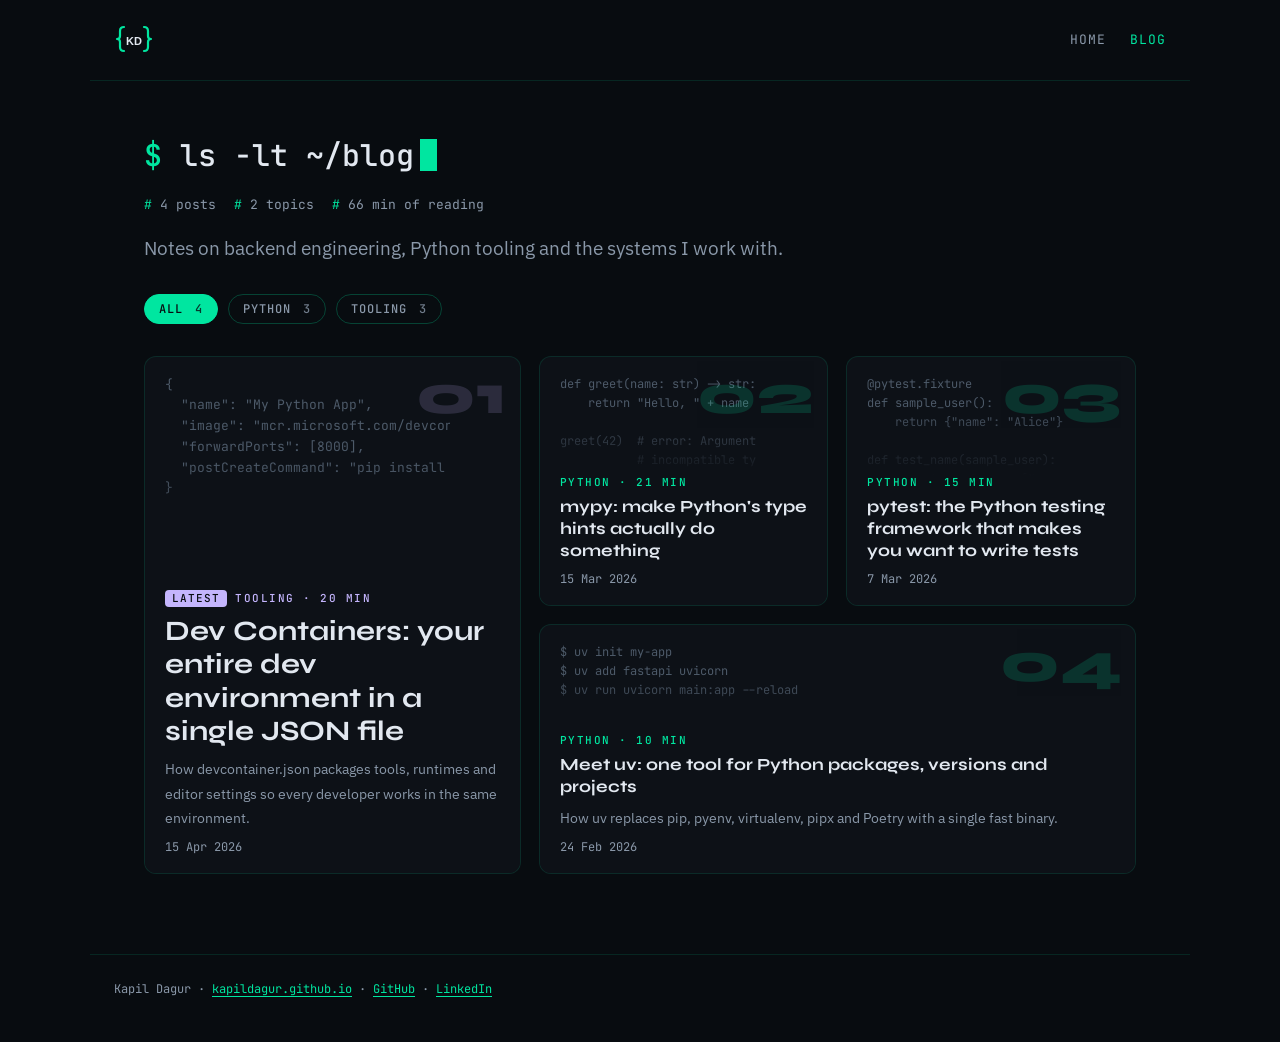
==== blog/index.html @ d7f4beaa "Add blog with four articles and a code-braces logo Blog index with topic filter and bento grid; post" ====
<!doctype html>
<html lang="en" class="no-js">
<head>
<script>document.documentElement.classList.replace("no-js","js");</script>
<meta charset="utf-8">
<meta name="viewport" content="width=device-width, initial-scale=1">
<title>Blog | Kapil Dagur</title>
<meta name="description" content="Writing by Kapil Dagur on backend engineering and Python tooling.">
<meta name="author" content="Kapil Dagur">
<link rel="canonical" href="https://kapildagur.github.io/blog/">
<meta property="og:type" content="website">
<meta property="og:url" content="https://kapildagur.github.io/blog/">
<meta property="og:title" content="Blog | Kapil Dagur">
<meta property="og:description" content="Backend engineering and Python tooling.">
<meta property="og:image" content="https://github.com/kapildagur.png">
<link rel="icon" href="data:image/svg+xml,%3Csvg xmlns='http://www.w3.org/2000/svg' viewBox='0 0 40 40'%3E%3Crect width='40' height='40' rx='8' fill='%23080c10'/%3E%3Cg fill='none' stroke='%2300e6a0' stroke-width='2.6' stroke-linecap='round' stroke-linejoin='round'%3E%3Cpath d='M10 7c-3 0-4 1.5-4 4v5c0 2-1 3-3 3c2 0 3 1 3 3v5c0 2.5 1 4 4 4'/%3E%3Cpath d='M30 7c3 0 4 1.5 4 4v5c0 2 1 3 3 3c-2 0-3 1-3 3v5c0 2.5-1 4-4 4'/%3E%3C/g%3E%3Ctext x='20' y='25' text-anchor='middle' font-family='sans-serif' font-weight='800' font-size='12' fill='%23e2e8f0'%3EKD%3C/text%3E%3C/svg%3E">
<link rel="preconnect" href="https://fonts.googleapis.com">
<link rel="preconnect" href="https://fonts.gstatic.com" crossorigin>
<link href="https://fonts.googleapis.com/css2?family=IBM+Plex+Sans:wght@400;600&family=JetBrains+Mono:wght@400;500&family=Syne:wght@700;800&display=swap" rel="stylesheet">
<link rel="stylesheet" href="blog.css?v=9">
</head>
<body>
<a class="skip-link" href="#main">Skip to content</a>

<nav class="site-nav" aria-label="Site">
  <a class="logo" href="../" aria-label="Kapil Dagur, home"><svg class="logo-mark" viewBox="0 0 40 40" width="40" height="40" aria-hidden="true" focusable="false"><g fill="none" stroke="#00e6a0" stroke-width="2.2" stroke-linecap="round" stroke-linejoin="round"><path d="M9 6c-3 0-4 1.5-4 4v5c0 2-1 3-3 3c2 0 3 1 3 3v5c0 2.5 1 4 4 4" transform="translate(1 1)"/><path d="M31 6c3 0 4 1.5 4 4v5c0 2 1 3 3 3c-2 0-3 1-3 3v5c0 2.5-1 4-4 4" transform="translate(-1 1)"/></g><text x="20" y="24.5" text-anchor="middle" font-family="Arial, Helvetica, sans-serif" font-weight="700" font-size="11" fill="#e2e8f0">KD</text></svg></a>
  <ul>
    <li><a href="../">Home</a></li>
    <li><a href="./" aria-current="page">Blog</a></li>
  </ul>
</nav>

<main id="main" class="index">
  <header class="blog-head">
    <p class="prompt" aria-hidden="true"><span class="prompt-sign">$</span> ls -lt ~/blog<span class="caret"></span></p>
    <h1 class="visually-hidden">Blog</h1>
    <p class="stats"><span>4 posts</span><span>2 topics</span><span>66 min of reading</span></p>
    <p class="lede">Notes on backend engineering, Python tooling and the systems I work with.</p>
  </header>

  <div class="filters" role="group" aria-label="Filter posts by topic">
    <button type="button" class="chip" data-filter="all" aria-pressed="true">All <span class="count">4</span></button>
    <button type="button" class="chip topic-python" data-filter="python" aria-pressed="false">Python <span class="count">3</span></button>
    <button type="button" class="chip topic-tooling" data-filter="tooling" aria-pressed="false">Tooling <span class="count">3</span></button>
  </div>

  <ol class="bento">
    <li class="tile topic-tooling tile-big" data-topics="tooling">
      <a href="dev-containers/">
        <pre class="tile-code" aria-hidden="true">{
  &quot;name&quot;: &quot;My Python App&quot;,
  &quot;image&quot;: &quot;mcr.microsoft.com/devcontainers/python:3.12&quot;,
  &quot;forwardPorts&quot;: [8000],
  &quot;postCreateCommand&quot;: &quot;pip install --user -r requirements.txt&quot;
}</pre>
        <span class="tile-num" aria-hidden="true">01</span>
        <span class="tile-meta"><span class="tile-latest">Latest</span>Tooling · 20 min</span>
        <span class="tile-title">Dev Containers: your entire dev environment in a single JSON file</span>
        <span class="tile-summary">How devcontainer.json packages tools, runtimes and editor settings so every developer works in the same environment.</span>
        <time class="tile-date" datetime="2026-04-15">15 Apr 2026</time>
      </a>
    </li>
    <li class="tile topic-python" data-topics="python tooling">
      <a href="mypy-guide/">
        <pre class="tile-code" aria-hidden="true">def greet(name: str) -&gt; str:
    return &quot;Hello, &quot; + name

greet(42)  # error: Argument 1 has
           # incompatible type &quot;int&quot;</pre>
        <span class="tile-num" aria-hidden="true">02</span>
        <span class="tile-meta">Python · 21 min</span>
        <span class="tile-title">mypy: make Python&#x27;s type hints actually do something</span>
        <span class="tile-summary">Static type checking in Python, from the first annotation to strict mode.</span>
        <time class="tile-date" datetime="2026-03-15">15 Mar 2026</time>
      </a>
    </li>
    <li class="tile topic-python" data-topics="python">
      <a href="pytest-guide/">
        <pre class="tile-code" aria-hidden="true">@pytest.fixture
def sample_user():
    return {&quot;name&quot;: &quot;Alice&quot;}

def test_name(sample_user):
    assert sample_user[&quot;name&quot;] == &quot;Alice&quot;</pre>
        <span class="tile-num" aria-hidden="true">03</span>
        <span class="tile-meta">Python · 15 min</span>
        <span class="tile-title">pytest: the Python testing framework that makes you want to write tests</span>
        <span class="tile-summary">Fixtures, parametrize, mocking and plugins, with what changed in pytest 9.0.</span>
        <time class="tile-date" datetime="2026-03-07">7 Mar 2026</time>
      </a>
    </li>
    <li class="tile topic-python tile-wide" data-topics="python tooling">
      <a href="meet-uv/">
        <pre class="tile-code" aria-hidden="true">$ uv init my-app
$ uv add fastapi uvicorn
$ uv run uvicorn main:app --reload</pre>
        <span class="tile-num" aria-hidden="true">04</span>
        <span class="tile-meta">Python · 10 min</span>
        <span class="tile-title">Meet uv: one tool for Python packages, versions and projects</span>
        <span class="tile-summary">How uv replaces pip, pyenv, virtualenv, pipx and Poetry with a single fast binary.</span>
        <time class="tile-date" datetime="2026-02-24">24 Feb 2026</time>
      </a>
    </li>
  </ol>
  <p class="empty-note" hidden>No posts on this topic yet.</p>
</main>

<footer>
  <p>Kapil Dagur · <a href="../">kapildagur.github.io</a> · <a href="https://github.com/kapildagur">GitHub</a> · <a href="https://linkedin.com/in/kapildagur">LinkedIn</a></p>
</footer>
<script src="assets/blog-index.js" defer></script>
</body>
</html>
---- blog/blog.css ----
/* Styles for blog pages. Same palette and display font as the home page;
   body text uses a proportional font because long articles in a monospace
   face are tiring to read. */

:root {
  --bg: #080c10;
  --bg2: #0d1117;
  --bg3: #111820;
  --border: rgba(0, 230, 160, 0.12);
  --border2: rgba(0, 230, 160, 0.25);
  --green: #00e6a0;
  --green-dim: rgba(0, 230, 160, 0.08);
  --amber: #ffb347;
  --blue: #4fc3f7;
  --text: #e2e8f0;
  --text-muted: #8a98a9;
  --font-body: "IBM Plex Sans", system-ui, -apple-system, "Segoe UI", sans-serif;
  --font-mono: "JetBrains Mono", ui-monospace, monospace;
  --font-display: "Syne", sans-serif;
  color-scheme: dark;
}

* { box-sizing: border-box; }

html { -webkit-text-size-adjust: 100%; }

body {
  margin: 0;
  background: var(--bg);
  color: var(--text);
  font: 17px/1.75 var(--font-body);
}

a { color: var(--green); text-underline-offset: 3px; }
a:hover { text-decoration-thickness: 2px; }
a:focus-visible { outline: 2px solid var(--green); outline-offset: 3px; border-radius: 3px; }

.skip-link {
  position: absolute; left: -999px; top: 0;
  background: var(--green); color: var(--bg); padding: 8px 14px; z-index: 10;
}
.skip-link:focus { left: 0; }

/* Top bar */
.site-nav {
  display: flex; align-items: center; justify-content: space-between;
  max-width: 1100px; margin: 0 auto; padding: 20px 24px;
  border-bottom: 1px solid var(--border);
  font-family: var(--font-mono); font-size: 13px;
}
/* Logo: KD in code braces, the same as the favicon and the home page. */
.site-nav .logo { display: inline-flex; line-height: 0; border-radius: 8px; }

.site-nav ul { display: flex; gap: 24px; margin: 0; padding: 0; list-style: none; }
.site-nav ul a { color: var(--text-muted); text-decoration: none; letter-spacing: 1px; text-transform: uppercase; }
.site-nav ul a:hover, .site-nav ul a[aria-current="page"] { color: var(--green); }

main { max-width: 760px; margin: 0 auto; padding: 48px 24px 80px; }

/* Article */
.post-meta {
  font-family: var(--font-mono); font-size: 13px; color: var(--text-muted);
  margin: 0 0 12px;
}
h1 {
  font-family: var(--font-display); font-weight: 800;
  font-size: clamp(30px, 5vw, 44px); line-height: 1.15; letter-spacing: -0.5px;
  margin: 0 0 16px;
}
.lede { font-size: 19px; color: var(--text-muted); margin: 0 0 40px; }
h2 {
  font-family: var(--font-display); font-weight: 700; font-size: 26px; line-height: 1.25;
  margin: 56px 0 16px; padding-top: 8px; border-top: 1px solid var(--border);
}
h3 { font-family: var(--font-display); font-weight: 700; font-size: 20px; margin: 32px 0 8px; }
p, ul, ol { margin: 0 0 18px; }
li { margin: 6px 0; }
li::marker { color: var(--green); }
strong { color: #fff; font-weight: 600; }

code {
  font-family: var(--font-mono); font-size: 0.86em; font-variant-ligatures: none;
  background: var(--bg3); border: 1px solid var(--border);
  padding: 1px 5px; border-radius: 4px; color: var(--blue);
}
pre {
  background: var(--bg2); border: 1px solid var(--border); border-radius: 8px;
  padding: 16px 18px; overflow-x: auto; margin: 0 0 22px;
  font: 14px/1.6 var(--font-mono);
  /* Show == and -> as typed; ligatures hide the real characters. */
  font-variant-ligatures: none;
}
pre code { background: none; border: 0; padding: 0; color: var(--text); font-size: inherit; }

/* Syntax highlighting (highlight.js), using the site palette. */
.hljs-keyword, .hljs-selector-tag, .hljs-built_in.hljs-keyword, .hljs-meta .hljs-keyword { color: var(--green); }
.hljs-string, .hljs-regexp, .hljs-template-string, .hljs-addition { color: var(--amber); }
.hljs-number, .hljs-literal, .hljs-symbol, .hljs-bullet, .hljs-variable.constant_ { color: var(--blue); }
.hljs-title, .hljs-title.function_, .hljs-title.class_, .hljs-section { color: #c4b5fd; }
.hljs-meta, .hljs-decorator, .hljs-tag { color: #c4b5fd; }
.hljs-attr, .hljs-attribute, .hljs-property, .hljs-params, .hljs-name { color: #7dd3fc; }
.hljs-built_in, .hljs-type, .hljs-variable, .hljs-template-variable { color: #5eead4; }
.hljs-comment, .hljs-quote { color: #6b7a8c; font-style: italic; }
.hljs-deletion { color: #f87171; }
.hljs-emphasis { font-style: italic; }
.hljs-strong { font-weight: 700; }

/* Tables of facts that share a shape */
.table-wrap { overflow-x: auto; margin: 0 0 24px; }
table { width: 100%; border-collapse: collapse; font-size: 15px; }
th, td { text-align: left; vertical-align: top; padding: 10px 12px; border-bottom: 1px solid var(--border); }
th { font-family: var(--font-mono); font-size: 12px; letter-spacing: 1px; text-transform: uppercase; color: var(--amber); font-weight: 500; }

figure { margin: 28px 0 32px; }
figure a { display: block; }
figure img {
  display: block; width: 100%; height: auto;
  background: var(--bg2); border: 1px solid var(--border); border-radius: 8px;
}
figcaption { font-size: 14px; color: var(--text-muted); margin-top: 8px; }

.callout {
  border-left: 3px solid var(--amber); background: var(--bg3);
  padding: 14px 18px; border-radius: 0 8px 8px 0; margin: 0 0 22px;
}
.callout p:last-child { margin-bottom: 0; }

.sources li { font-size: 15px; }


.visually-hidden {
  position: absolute; width: 1px; height: 1px; padding: 0; margin: -1px;
  overflow: hidden; clip: rect(0 0 0 0); white-space: nowrap; border: 0;
}

/* The blog index is wider than an article, so the grid has room. */
main.index { max-width: 1040px; }

/* Topic colours, used by the tiles and chips. */
.topic-fintech { --topic: var(--amber); }
.topic-python  { --topic: var(--green); }
.topic-tooling { --topic: #c4b5fd; }

/* Terminal-style header. */
.blog-head { margin-bottom: 28px; }
.prompt {
  font-family: var(--font-mono); font-size: clamp(22px, 4vw, 30px); font-weight: 500;
  color: var(--text); margin: 0 0 12px;
}
.prompt-sign { color: var(--green); }
.caret {
  display: inline-block; width: 0.55em; height: 1.05em; margin-left: 6px; vertical-align: -0.15em;
  background: var(--green); animation: caret-blink 1.1s steps(1) infinite;
}
@keyframes caret-blink { 50% { opacity: 0; } }
.stats { display: flex; flex-wrap: wrap; gap: 6px 18px; margin: 0 0 16px; font-family: var(--font-mono); font-size: 13px; color: var(--text-muted); }
.stats span::before { content: "# "; color: var(--green); }
.blog-head .lede { margin: 0; }

/* Topic filter chips: shown only when JavaScript can make them work. */
.filters { display: none; flex-wrap: wrap; gap: 10px; margin: 0 0 32px; }
.js .filters { display: flex; }
.chip {
  font: 500 12px/1 var(--font-mono); letter-spacing: 1px; text-transform: uppercase;
  color: var(--text-muted); background: transparent; cursor: pointer;
  border: 1px solid var(--border2); border-radius: 999px; padding: 8px 14px;
  transition: color .15s, border-color .15s, background .15s;
}
.chip .count { color: var(--text-muted); margin-left: 4px; opacity: .8; }
.chip:hover { color: var(--text); border-color: var(--topic, var(--green)); }
.chip[aria-pressed="true"] {
  color: var(--bg); background: var(--topic, var(--green)); border-color: var(--topic, var(--green));
}
.chip[aria-pressed="true"] .count { color: var(--bg); }
.chip:focus-visible { outline: 2px solid var(--green); outline-offset: 3px; }

/* Bento grid of posts: the newest is the big tile, every tile shows a faint
   code sample from its post and lifts in its topic colour on hover. */
.bento {
  list-style: none; margin: 0; padding: 0;
  display: grid; grid-template-columns: 1.3fr 1fr 1fr; grid-auto-rows: 250px; gap: 18px;
}
.tile { margin: 0; min-width: 0; }
.tile-big { grid-row: span 2; }
.tile-wide { grid-column: span 2; }
.bento.is-filtered .tile-big, .bento.is-filtered .tile-wide { grid-row: auto; grid-column: auto; }
.tile a {
  position: relative; display: flex; flex-direction: column; justify-content: flex-end; height: 100%;
  padding: 20px; border: 1px solid var(--border); border-radius: 12px; background: var(--bg2);
  color: var(--text); text-decoration: none; overflow: hidden;
  transition: transform .2s ease, border-color .2s ease, box-shadow .2s ease;
}
.tile a::after {
  content: ""; position: absolute; inset: 0; pointer-events: none;
  z-index: 1; background: linear-gradient(to top, var(--bg2) 52%, transparent 80%);
}
.tile a > .tile-meta, .tile a > .tile-title, .tile a > .tile-summary, .tile a > .tile-date { position: relative; z-index: 2; }
.tile a:hover, .tile a:focus-visible {
  transform: translateY(-4px); border-color: var(--topic, var(--green));
  box-shadow: 0 12px 30px -18px var(--topic, var(--green));
}
.tile a:focus-visible { outline: none; }
.tile .tile-code {
  position: absolute; z-index: 0; top: 18px; left: 20px; right: 70px; max-height: 42%; margin: 0; padding: 0;
  border: 0; background: none; overflow: hidden; white-space: pre;
  font: 12px/1.6 var(--font-mono); color: #4d5a69;
}
.tile a:hover .tile-code { color: #6d7d8f; }
.tile a > .tile-num {
  position: absolute; z-index: 2; top: 10px; right: 14px; font: 800 56px/1 var(--font-display);
  color: var(--topic, var(--green)); opacity: .16; transition: opacity .2s;
}
.tile a:hover .tile-num { opacity: .4; }
.tile-meta {
  font: 500 11px/1 var(--font-mono); letter-spacing: 1.5px; text-transform: uppercase;
  color: var(--topic, var(--green)); margin-bottom: 8px;
}
.tile-latest {
  display: inline-block; margin-right: 8px; padding: 3px 7px; border-radius: 4px;
  background: var(--topic, var(--green)); color: var(--bg); letter-spacing: 1px;
}
.tile-title { font: 700 17px/1.3 var(--font-display); }
.tile-big .tile-title { font-size: 28px; line-height: 1.2; }
.tile-big .tile-code { max-height: 55%; font-size: 13px; }
.tile-summary { display: none; color: var(--text-muted); font-size: 14px; margin-top: 8px; }
.tile-big .tile-summary, .tile-wide .tile-summary { display: block; }
.tile-date { font: 12px/1 var(--font-mono); color: var(--text-muted); margin-top: 10px; }
.empty-note { color: var(--text-muted); font-family: var(--font-mono); font-size: 14px; }

@media (max-width: 800px) {
  .bento { grid-template-columns: repeat(2, minmax(0, 1fr)); }
  .tile-big { grid-column: span 2; grid-row: span 1; }
}
@media (max-width: 560px) {
  .bento { grid-template-columns: minmax(0, 1fr); grid-auto-rows: minmax(190px, auto); }
  .tile-big, .tile-wide { grid-column: auto; }
  .tile-big .tile-title { font-size: 22px; }
  /* Tiles grow with their text here, so the code sits above it, not behind it. */
  .tile .tile-code, .tile-big .tile-code {
    position: static; max-height: 4.8em; max-width: 100%; margin: 0 0 14px; font-size: 11.5px;
  }
  .tile a::after { display: none; }
  .tile a > .tile-num { font-size: 44px; }
}
@media (prefers-reduced-motion: reduce) {
  .caret { animation: none; }
  .tile a, .tile-num, .chip { transition: none; }
  .tile a:hover { transform: none; }
}

.post-topic {
  font-family: var(--font-mono); font-size: 12px; color: var(--amber);
  text-transform: uppercase; letter-spacing: 1px; margin: 0 0 10px;
}

footer {
  /* Same width and left edge as the top bar, so the two frame the page. */
  max-width: 1100px; margin: 0 auto; padding: 24px; border-top: 1px solid var(--border);
  font-family: var(--font-mono); font-size: 12px; color: var(--text-muted);
}

@media (max-width: 640px) {
  body { font-size: 16px; }
  .site-nav ul { gap: 14px; }
  main { padding-top: 32px; }
}
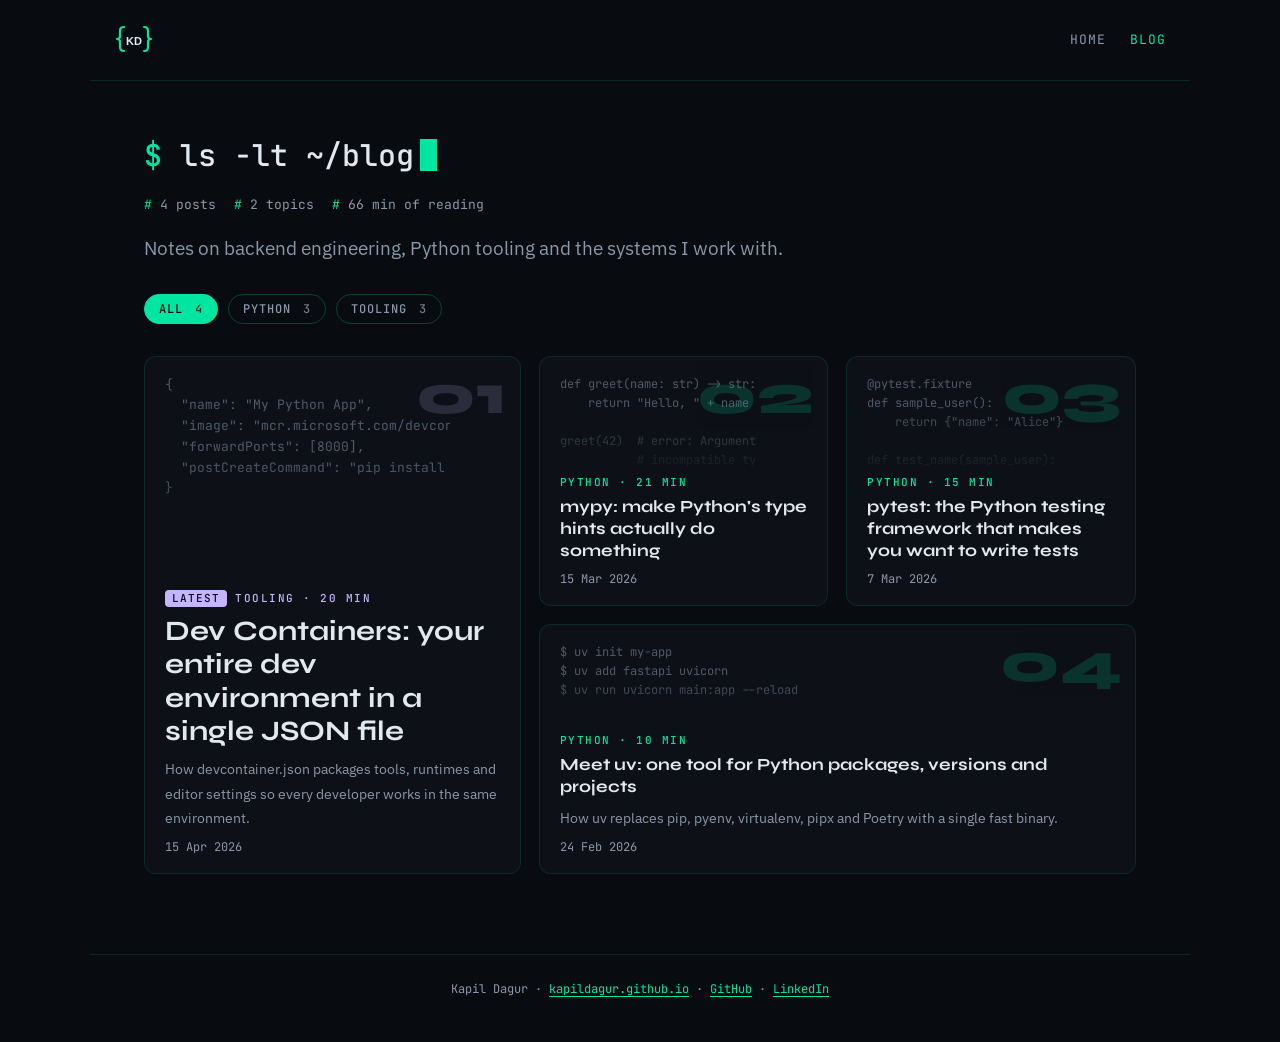
==== commit d73e46a9: "Centre the blog footer text" ====
--- a/blog/index.html
+++ b/blog/index.html
@@ -17,7 +17,7 @@
 <link rel="preconnect" href="https://fonts.googleapis.com">
 <link rel="preconnect" href="https://fonts.gstatic.com" crossorigin>
 <link href="https://fonts.googleapis.com/css2?family=IBM+Plex+Sans:wght@400;600&family=JetBrains+Mono:wght@400;500&family=Syne:wght@700;800&display=swap" rel="stylesheet">
-<link rel="stylesheet" href="blog.css?v=9">
+<link rel="stylesheet" href="blog.css?v=10">
 </head>
 <body>
 <a class="skip-link" href="#main">Skip to content</a>
--- a/blog/blog.css
+++ b/blog/blog.css
@@ -254,9 +254,9 @@
 }
 
 footer {
-  /* Same width and left edge as the top bar, so the two frame the page. */
+  /* Same width as the top bar, so the two frame the page; text centred. */
   max-width: 1100px; margin: 0 auto; padding: 24px; border-top: 1px solid var(--border);
-  font-family: var(--font-mono); font-size: 12px; color: var(--text-muted);
+  font-family: var(--font-mono); font-size: 12px; color: var(--text-muted); text-align: center;
 }
 
 @media (max-width: 640px) {
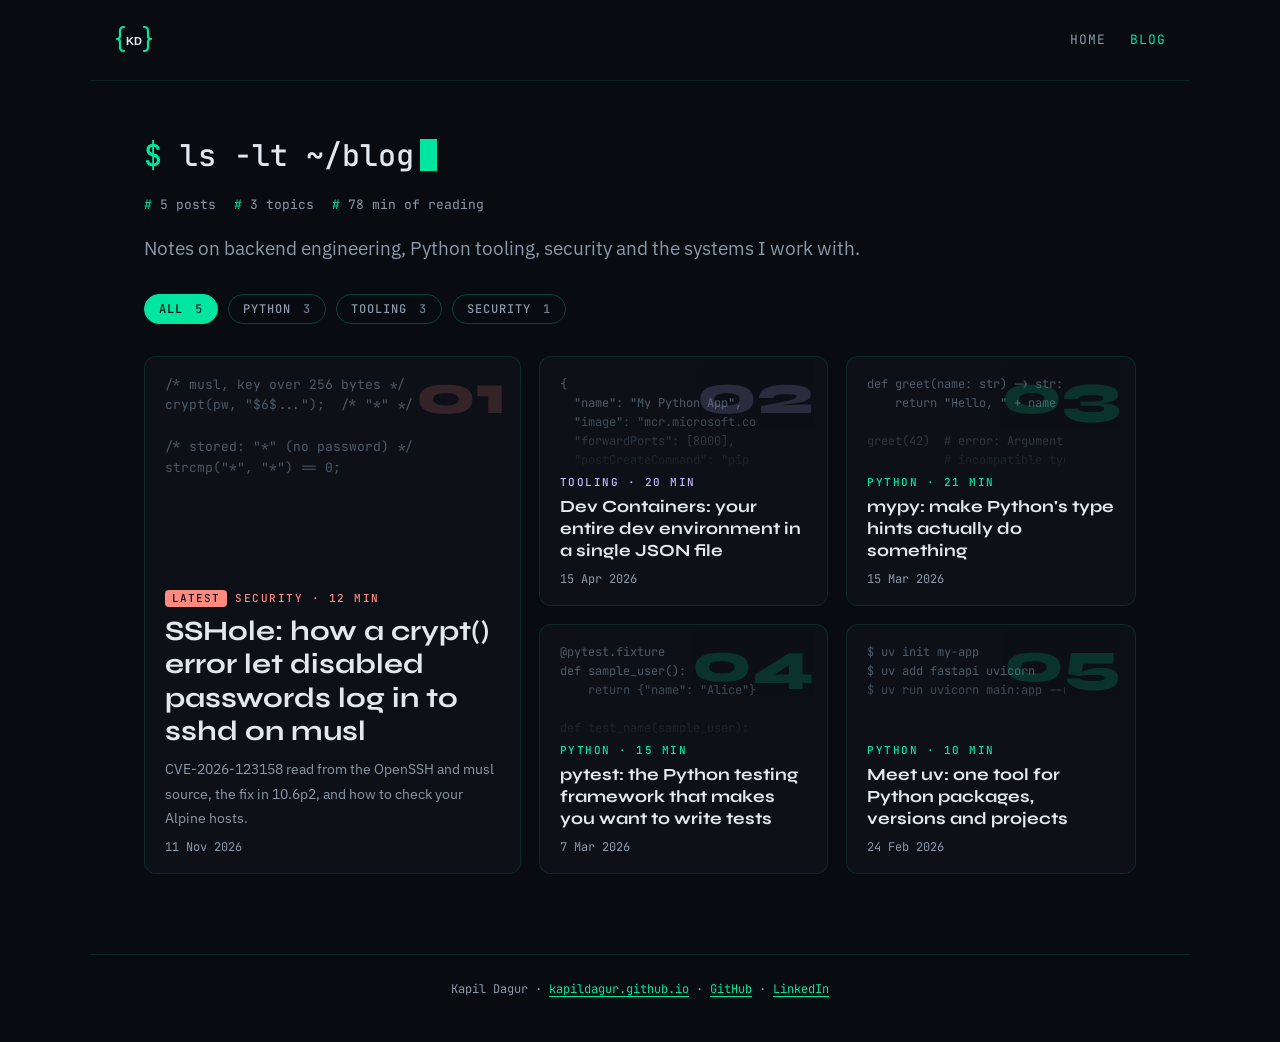
==== commit 33c0ef79: "Add SSHole post on the OpenSSH and musl crypt() bypass New Security topic on the blog index; stylesh" ====
--- a/blog/index.html
+++ b/blog/index.html
@@ -17,7 +17,7 @@
 <link rel="preconnect" href="https://fonts.googleapis.com">
 <link rel="preconnect" href="https://fonts.gstatic.com" crossorigin>
 <link href="https://fonts.googleapis.com/css2?family=IBM+Plex+Sans:wght@400;600&family=JetBrains+Mono:wght@400;500&family=Syne:wght@700;800&display=swap" rel="stylesheet">
-<link rel="stylesheet" href="blog.css?v=10">
+<link rel="stylesheet" href="blog.css?v=11">
 </head>
 <body>
 <a class="skip-link" href="#main">Skip to content</a>
@@ -34,18 +34,33 @@
   <header class="blog-head">
     <p class="prompt" aria-hidden="true"><span class="prompt-sign">$</span> ls -lt ~/blog<span class="caret"></span></p>
     <h1 class="visually-hidden">Blog</h1>
-    <p class="stats"><span>4 posts</span><span>2 topics</span><span>66 min of reading</span></p>
-    <p class="lede">Notes on backend engineering, Python tooling and the systems I work with.</p>
+    <p class="stats"><span>5 posts</span><span>3 topics</span><span>78 min of reading</span></p>
+    <p class="lede">Notes on backend engineering, Python tooling, security and the systems I work with.</p>
   </header>
 
   <div class="filters" role="group" aria-label="Filter posts by topic">
-    <button type="button" class="chip" data-filter="all" aria-pressed="true">All <span class="count">4</span></button>
+    <button type="button" class="chip" data-filter="all" aria-pressed="true">All <span class="count">5</span></button>
     <button type="button" class="chip topic-python" data-filter="python" aria-pressed="false">Python <span class="count">3</span></button>
     <button type="button" class="chip topic-tooling" data-filter="tooling" aria-pressed="false">Tooling <span class="count">3</span></button>
+    <button type="button" class="chip topic-security" data-filter="security" aria-pressed="false">Security <span class="count">1</span></button>
   </div>
 
   <ol class="bento">
-    <li class="tile topic-tooling tile-big" data-topics="tooling">
+    <li class="tile topic-security tile-big" data-topics="security">
+      <a href="sshole-musl-crypt/">
+        <pre class="tile-code" aria-hidden="true">/* musl, key over 256 bytes */
+crypt(pw, "$6$...");  /* "*" */
+
+/* stored: "*" (no password) */
+strcmp("*", "*") == 0;</pre>
+        <span class="tile-num" aria-hidden="true">01</span>
+        <span class="tile-meta"><span class="tile-latest">Latest</span>Security · 12 min</span>
+        <span class="tile-title">SSHole: how a crypt() error let disabled passwords log in to sshd on musl</span>
+        <span class="tile-summary">CVE-2026-123158 read from the OpenSSH and musl source, the fix in 10.6p2, and how to check your Alpine hosts.</span>
+        <time class="tile-date" datetime="2026-11-11">11 Nov 2026</time>
+      </a>
+    </li>
+    <li class="tile topic-tooling" data-topics="tooling">
       <a href="dev-containers/">
         <pre class="tile-code" aria-hidden="true">{
   &quot;name&quot;: &quot;My Python App&quot;,
@@ -53,8 +68,8 @@
   &quot;forwardPorts&quot;: [8000],
   &quot;postCreateCommand&quot;: &quot;pip install --user -r requirements.txt&quot;
 }</pre>
-        <span class="tile-num" aria-hidden="true">01</span>
-        <span class="tile-meta"><span class="tile-latest">Latest</span>Tooling · 20 min</span>
+        <span class="tile-num" aria-hidden="true">02</span>
+        <span class="tile-meta">Tooling · 20 min</span>
         <span class="tile-title">Dev Containers: your entire dev environment in a single JSON file</span>
         <span class="tile-summary">How devcontainer.json packages tools, runtimes and editor settings so every developer works in the same environment.</span>
         <time class="tile-date" datetime="2026-04-15">15 Apr 2026</time>
@@ -67,7 +82,7 @@
 
 greet(42)  # error: Argument 1 has
            # incompatible type &quot;int&quot;</pre>
-        <span class="tile-num" aria-hidden="true">02</span>
+        <span class="tile-num" aria-hidden="true">03</span>
         <span class="tile-meta">Python · 21 min</span>
         <span class="tile-title">mypy: make Python&#x27;s type hints actually do something</span>
         <span class="tile-summary">Static type checking in Python, from the first annotation to strict mode.</span>
@@ -82,19 +97,19 @@
 
 def test_name(sample_user):
     assert sample_user[&quot;name&quot;] == &quot;Alice&quot;</pre>
-        <span class="tile-num" aria-hidden="true">03</span>
+        <span class="tile-num" aria-hidden="true">04</span>
         <span class="tile-meta">Python · 15 min</span>
         <span class="tile-title">pytest: the Python testing framework that makes you want to write tests</span>
         <span class="tile-summary">Fixtures, parametrize, mocking and plugins, with what changed in pytest 9.0.</span>
         <time class="tile-date" datetime="2026-03-07">7 Mar 2026</time>
       </a>
     </li>
-    <li class="tile topic-python tile-wide" data-topics="python tooling">
+    <li class="tile topic-python" data-topics="python tooling">
       <a href="meet-uv/">
         <pre class="tile-code" aria-hidden="true">$ uv init my-app
 $ uv add fastapi uvicorn
 $ uv run uvicorn main:app --reload</pre>
-        <span class="tile-num" aria-hidden="true">04</span>
+        <span class="tile-num" aria-hidden="true">05</span>
         <span class="tile-meta">Python · 10 min</span>
         <span class="tile-title">Meet uv: one tool for Python packages, versions and projects</span>
         <span class="tile-summary">How uv replaces pip, pyenv, virtualenv, pipx and Poetry with a single fast binary.</span>
--- a/blog/blog.css
+++ b/blog/blog.css
@@ -140,6 +140,7 @@
 .topic-fintech { --topic: var(--amber); }
 .topic-python  { --topic: var(--green); }
 .topic-tooling { --topic: #c4b5fd; }
+.topic-security { --topic: #ff8a80; }
 
 /* Terminal-style header. */
 .blog-head { margin-bottom: 28px; }
